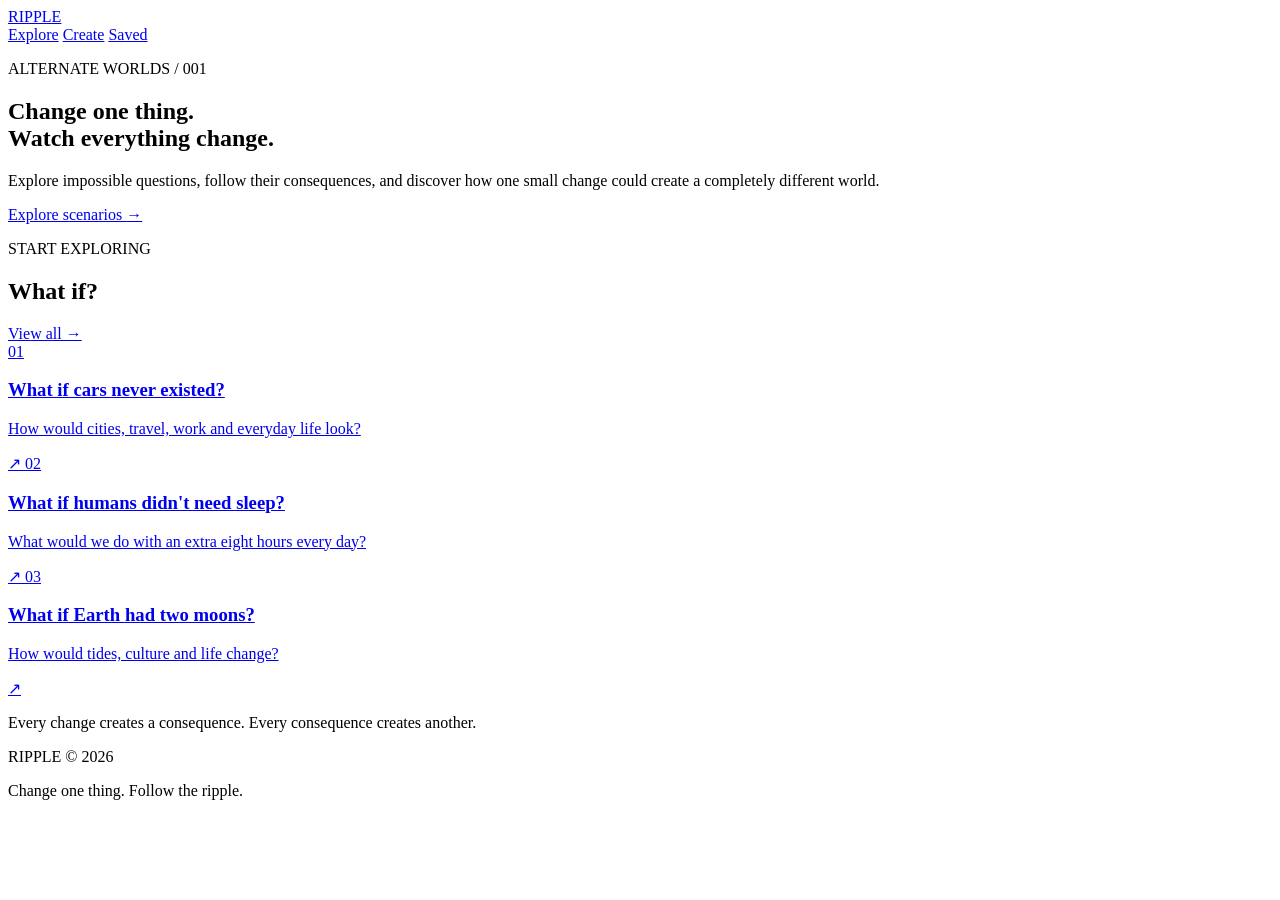
==== index.html @ cf3496b7 "Completed the index page!" ====
<!DOCTYPE html>
<html lang="en">
<head>
  <meta charset="UTF-8">
  <meta name="viewport" content="width=device-width, initial-scale=1.0">
  <title>Ripple</title>
  <link rel="stylesheet" href="css/style.css">
</head>
<body>
  <nav class="navbar">
    <a href="index.html" class="logo">RIPPLE</a>

    <div class="nav-links">
      <a href="explore.html">Explore</a>
      <a href="create.html">Create</a>
      <a href="saved.html">Saved</a>
    </div>
  </nav>

  <main>
    <section class="hero">
      <p class="eyebrow">ALTERNATE WORLDS / 001</p>

      <h1>
        Change one thing.<br>
        <span>Watch everything change.</span>
      </h1>

      <p class="hero-description">
        Explore impossible questions, follow their consequences,
        and discover how one small change could create a completely
        different world.
      </p>

      <a href="explore.html" class="primary-button">
        Explore scenarios
        <span>→</span>
      </a>
    </section>

    <section class="featured">
      <div class="section-heading">
        <div>
          <p class="eyebrow">START EXPLORING</p>
          <h2>What if?</h2>
        </div>

        <a href="explore.html" class="text-link">View all →</a>
      </div>

      <div class="scenario-grid">
        <a href="scenario.html?scenario=cars" class="scenario-card">
          <span class="card-number">01</span>
          <h3>What if cars never existed?</h3>
          <p>How would cities, travel, work and everyday life look?</p>
          <span class="card-arrow">↗</span>
        </a>

        <a href="scenario.html?scenario=sleep" class="scenario-card">
          <span class="card-number">02</span>
          <h3>What if humans didn't need sleep?</h3>
          <p>What would we do with an extra eight hours every day?</p>
          <span class="card-arrow">↗</span>
        </a>

        <a href="scenario.html?scenario=moons" class="scenario-card">
          <span class="card-number">03</span>
          <h3>What if Earth had two moons?</h3>
          <p>How would tides, culture and life change?</p>
          <span class="card-arrow">↗</span>
        </a>
      </div>
    </section>

    <section class="manifesto">
      <p class="big-text">
        Every change creates a consequence.
        <span>Every consequence creates another.</span>
      </p>
    </section>
  </main>

  <footer>
    <p>RIPPLE © 2026</p>
    <p>Change one thing. Follow the ripple.</p>
  </footer>

  <script src="js/main.js"></script>
</body>
</html>
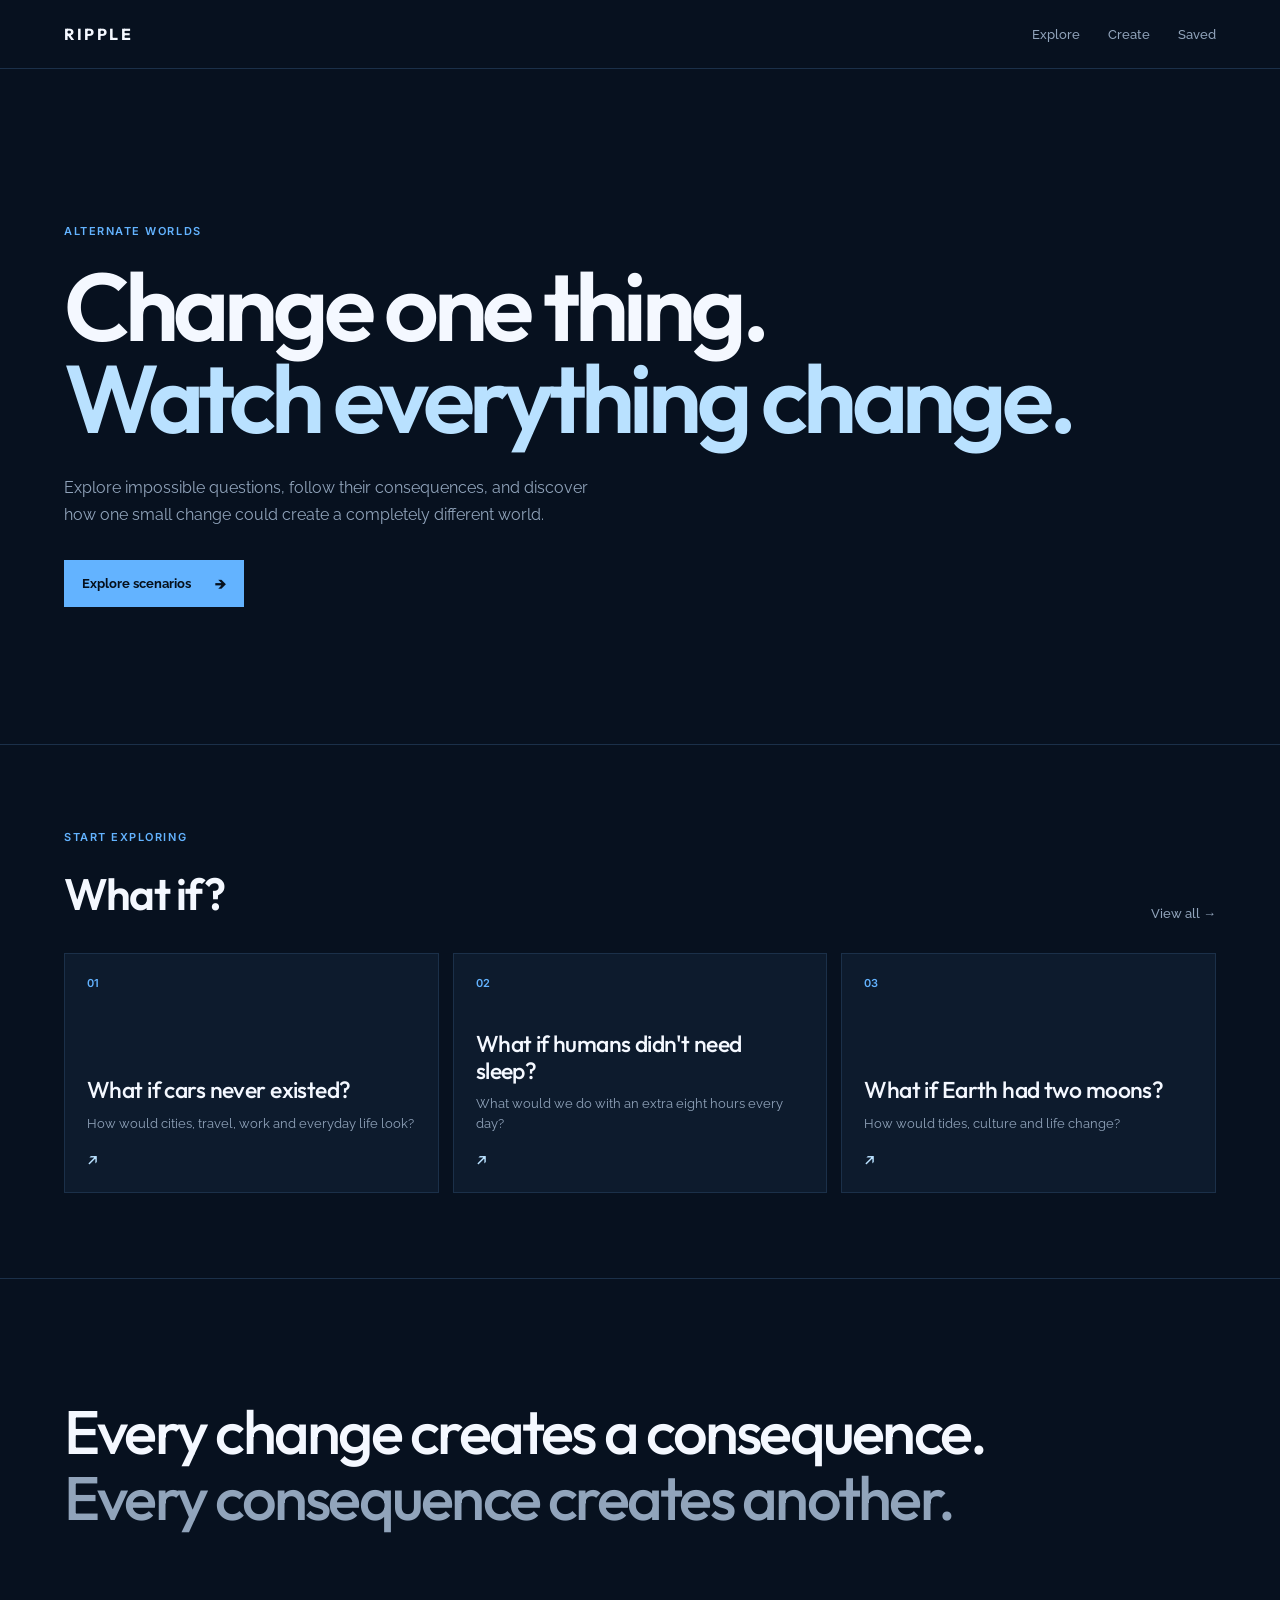
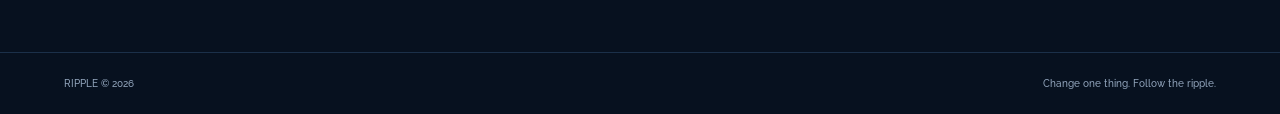
==== commit 805d6846: "Completed CSS for the index page" ====
--- a/index.html
+++ b/index.html
@@ -19,7 +19,7 @@
 
   <main>
     <section class="hero">
-      <p class="eyebrow">ALTERNATE WORLDS / 001</p>
+      <p class="eyebrow">ALTERNATE WORLDS</p>
 
       <h1>
         Change one thing.<br>
--- a/css/style.css
+++ b/css/style.css
@@ -0,0 +1,308 @@
+@import url('https://fonts.googleapis.com/css2?family=Inter:wght@400;500;600;700;800&family=Outfit:wght@400;500;600;700;800&family=Raleway:wght@400;500;600;700&display=swap');
+
+:root {
+  --background: #07111f;
+  --surface: #0d1b2d;
+  --surface-hover: #122641;
+  --text: #f4f8ff;
+  --muted: #91a4bb;
+  --line: #1b3049;
+  --accent: #63b3ff;
+  --accent-light: #b9e1ff;
+}
+
+* {
+  margin: 0;
+  padding: 0;
+  box-sizing: border-box;
+}
+
+html {
+  scroll-behavior: smooth;
+}
+
+body {
+  background: var(--background);
+  color: var(--text);
+  font-family: "Raleway", sans-serif;
+  min-height: 100vh;
+}
+
+a {
+  color: inherit;
+  text-decoration: none;
+}
+
+button,
+input,
+textarea,
+select {
+  font: inherit;
+}
+
+.navbar {
+  width: 100%;
+  padding: 24px 5vw;
+  display: flex;
+  justify-content: space-between;
+  align-items: center;
+  border-bottom: 1px solid var(--line);
+}
+
+.logo {
+  font-family: "Outfit", sans-serif;
+  font-size: 16px;
+  font-weight: 700;
+  letter-spacing: 0.16em;
+}
+
+.nav-links {
+  display: flex;
+  gap: 28px;
+}
+
+.nav-links a {
+  color: var(--muted);
+  font-family: "Raleway", sans-serif;
+  font-size: 13px;
+  font-weight: 500;
+  transition: color 0.2s ease;
+}
+
+.nav-links a:hover {
+  color: var(--accent-light);
+}
+
+.hero {
+  min-height: 75vh;
+  padding: 9vh 5vw 7vh;
+  display: flex;
+  flex-direction: column;
+  justify-content: center;
+  max-width: 1150px;
+}
+
+.eyebrow {
+  font-family: "Inter", sans-serif;
+  color: var(--accent);
+  font-size: 11px;
+  font-weight: 600;
+  letter-spacing: 0.14em;
+  margin-bottom: 22px;
+}
+
+.hero h1 {
+  font-family: "Outfit", sans-serif;
+  font-size: clamp(52px, 7.5vw, 105px);
+  line-height: 0.96;
+  letter-spacing: -0.055em;
+  max-width: 1050px;
+  font-weight: 600;
+}
+
+.hero h1 span {
+  color: var(--accent-light);
+}
+
+.hero-description {
+  color: var(--muted);
+  max-width: 540px;
+  font-family: "Raleway", sans-serif;
+  font-size: 16px;
+  line-height: 1.7;
+  margin-top: 30px;
+}
+
+.primary-button {
+  width: fit-content;
+  margin-top: 32px;
+  padding: 13px 18px;
+  background: var(--accent);
+  color: #06101c;
+  font-family: "Raleway", sans-serif;
+  font-weight: 700;
+  font-size: 13px;
+  display: flex;
+  gap: 24px;
+  align-items: center;
+  transition:
+    transform 0.2s ease,
+    background 0.2s ease;
+}
+
+.primary-button:hover {
+  background: var(--accent-light);
+  transform: translateY(-2px);
+}
+
+.primary-button span {
+  font-family: "Outfit", sans-serif;
+  font-size: 17px;
+}
+
+.featured {
+  padding: 85px 5vw;
+  border-top: 1px solid var(--line);
+}
+
+.section-heading {
+  display: flex;
+  justify-content: space-between;
+  align-items: end;
+  margin-bottom: 32px;
+}
+
+.section-heading h2 {
+  font-family: "Outfit", sans-serif;
+  font-size: 44px;
+  letter-spacing: -0.04em;
+  font-weight: 600;
+}
+
+.text-link {
+  color: var(--muted);
+  font-family: "Raleway", sans-serif;
+  font-size: 13px;
+  font-weight: 500;
+  transition: color 0.2s ease;
+}
+
+.text-link:hover {
+  color: var(--accent-light);
+}
+
+.scenario-grid {
+  display: grid;
+  grid-template-columns: repeat(3, 1fr);
+  gap: 14px;
+}
+
+.scenario-card {
+  min-height: 0;
+  height: 240px;
+  padding: 22px;
+  background: var(--surface);
+  border: 1px solid var(--line);
+  display: flex;
+  flex-direction: column;
+  transition:
+    background 0.2s ease,
+    transform 0.2s ease,
+    border-color 0.2s ease;
+}
+
+.scenario-card:hover {
+  background: var(--surface-hover);
+  border-color: #31577d;
+  transform: translateY(-4px);
+}
+
+.card-number {
+  font-family: "Inter", sans-serif;
+  color: var(--accent);
+  font-size: 11px;
+  font-weight: 600;
+}
+
+.scenario-card h3 {
+  margin-top: auto;
+  font-family: "Outfit", sans-serif;
+  font-size: 23px;
+  line-height: 1.15;
+  letter-spacing: -0.025em;
+  font-weight: 500;
+}
+
+.scenario-card p {
+  margin-top: 10px;
+  color: var(--muted);
+  font-family: "Raleway", sans-serif;
+  font-size: 13px;
+  line-height: 1.5;
+}
+
+.card-arrow {
+  margin-top: 16px;
+  font-family: "Outfit", sans-serif;
+  font-size: 17px;
+  color: var(--accent-light);
+}
+
+.manifesto {
+  padding: 120px 5vw;
+  border-top: 1px solid var(--line);
+}
+
+.big-text {
+  max-width: 950px;
+  font-family: "Outfit", sans-serif;
+  font-size: clamp(34px, 4.8vw, 68px);
+  line-height: 1.08;
+  letter-spacing: -0.045em;
+  font-weight: 500;
+}
+
+.big-text span {
+  color: var(--muted);
+}
+
+footer {
+  border-top: 1px solid var(--line);
+  padding: 25px 5vw;
+  display: flex;
+  justify-content: space-between;
+  color: var(--muted);
+  font-family: "Raleway", sans-serif;
+  font-size: 10px;
+  font-weight: 500;
+}
+
+@media (max-width: 800px) {
+  .navbar {
+    padding: 20px 5vw;
+  }
+
+  .nav-links {
+    gap: 16px;
+  }
+
+  .hero {
+    min-height: 72vh;
+    padding-top: 7vh;
+  }
+
+  .hero h1 {
+    font-size: clamp(48px, 14vw, 78px);
+  }
+
+  .hero-description {
+    font-size: 15px;
+  }
+
+  .scenario-grid {
+    grid-template-columns: 1fr;
+  }
+
+  .scenario-card {
+    height: 210px;
+  }
+
+  .section-heading {
+    align-items: start;
+    flex-direction: column;
+    gap: 15px;
+  }
+
+  .section-heading h2 {
+    font-size: 38px;
+  }
+
+  .manifesto {
+    padding: 90px 5vw;
+  }
+
+  footer {
+    flex-direction: column;
+    gap: 9px;
+  }
+}
